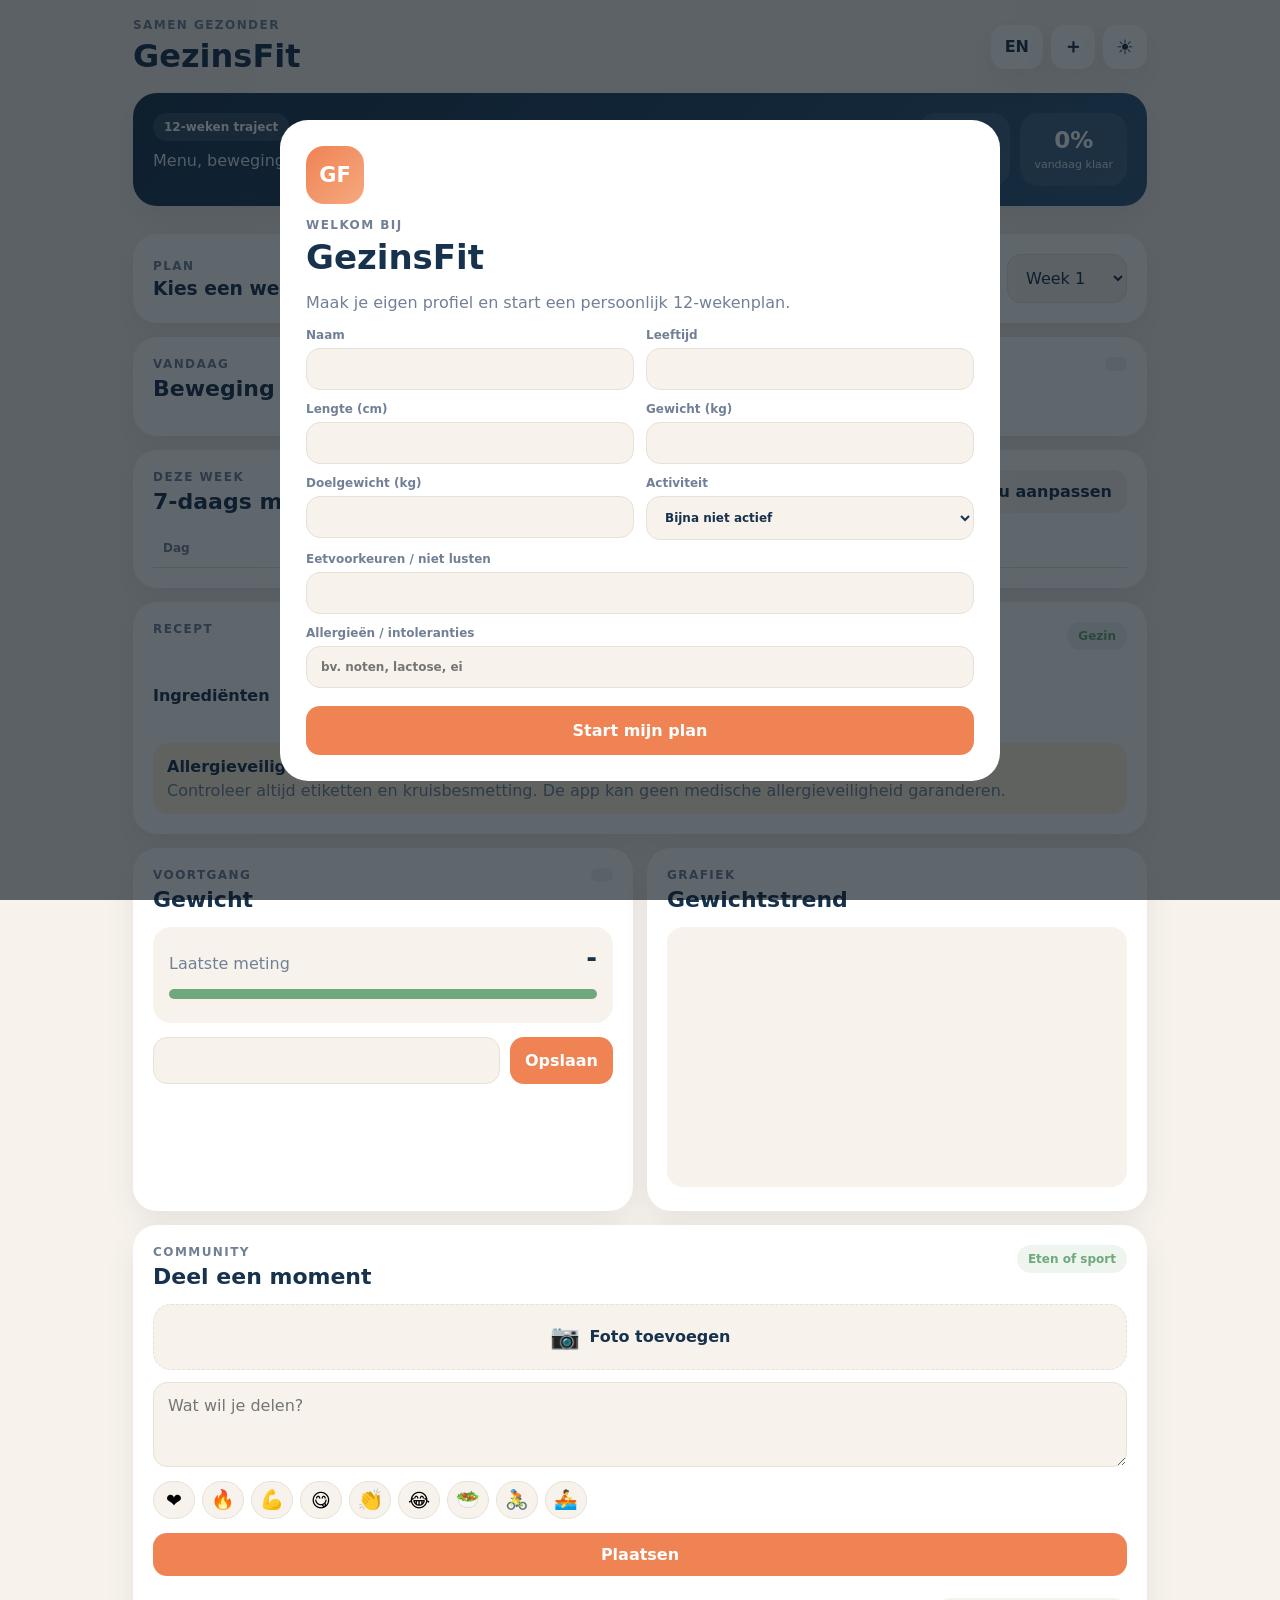
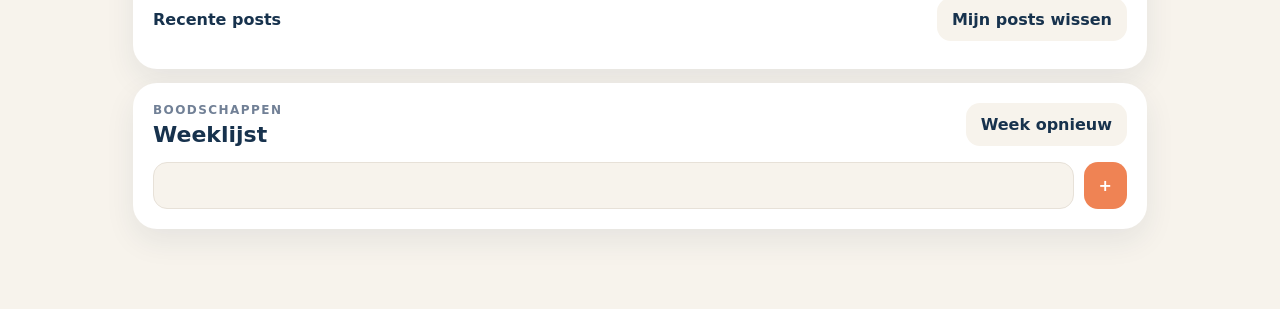
==== index.html @ 79f35ba6 "Add files via upload" ====
<!doctype html>
<html lang="nl">
<head>
<meta charset="utf-8">
<meta name="viewport" content="width=device-width,initial-scale=1,viewport-fit=cover">
<meta name="theme-color" content="#17324D">
<title>GezinsFit</title>
<link rel="manifest" href="./manifest.json">
<link rel="stylesheet" href="./styles.css">
</head>
<body>
<div id="onboarding" class="overlay hidden">
  <div class="onboarding-card">
    <div class="logo-bubble">GF</div>
    <p class="eyebrow" data-i18n="welcomeTo">Welkom bij</p>
    <h1>GezinsFit</h1>
    <p class="lead" data-i18n="onboardLead">Maak je eigen profiel en start een persoonlijk 12-wekenplan.</p>
    <div class="form-grid">
      <label><span data-i18n="name">Naam</span><input id="obName"></label>
      <label><span data-i18n="age">Leeftijd</span><input id="obAge" type="number" min="18" max="100"></label>
      <label><span data-i18n="height">Lengte (cm)</span><input id="obHeight" type="number" min="130" max="220"></label>
      <label><span data-i18n="weight">Gewicht (kg)</span><input id="obWeight" type="number" step="0.1"></label>
      <label><span data-i18n="goalWeight">Doelgewicht (kg)</span><input id="obGoal" type="number" step="0.1"></label>
      <label><span data-i18n="activity">Activiteit</span>
        <select id="obActivity">
          <option value="low" data-i18n="actLow">Bijna niet actief</option>
          <option value="light" data-i18n="actLight">Licht actief</option>
          <option value="moderate" data-i18n="actModerate">Matig actief</option>
        </select>
      </label>
      <label class="wide"><span data-i18n="prefs">Eetvoorkeuren / niet lusten</span><input id="obPrefs"></label>
      <label class="wide"><span data-i18n="allergies">Allergieën / intoleranties</span><input id="obAllergies" placeholder="bv. noten, lactose, ei"></label>
    </div>
    <button id="finishOnboarding" class="primary-btn big" data-i18n="startPlan">Start mijn plan</button>
  </div>
</div>

<div class="app-shell">
<header class="topbar">
  <div><p class="eyebrow" data-i18n="togetherHealthier">Samen gezonder</p><h1>GezinsFit</h1></div>
  <div class="top-actions">
    <button class="lang-btn" id="langBtn">EN</button>
    <button class="icon-btn" id="addProfileBtn">＋</button>
    <button class="icon-btn" id="themeBtn">☀️</button>
  </div>
</header>

<main>
<section class="hero card">
  <div><span class="pill" data-i18n="twelveWeek">12-weken traject</span><h2 id="heroTitle"></h2><p data-i18n="heroSub">Menu, beweging en voortgang op één plek.</p></div>
  <div class="hero-stats"><div><strong id="weekLabel">1</strong><span data-i18n="week">week</span></div><div><strong id="donePct">0%</strong><span data-i18n="todayDone">vandaag klaar</span></div></div>
</section>

<section class="profiles" id="profiles"></section>

<section class="week-picker card">
  <div><p class="eyebrow" data-i18n="plan">Plan</p><h3 data-i18n="chooseWeek">Kies een week</h3></div>
  <select id="weekSelect"></select>
</section>

<section class="grid">
  <article class="card" id="movementCard">
    <div class="section-head"><div><p class="eyebrow" data-i18n="today">Vandaag</p><h3 data-i18n="movement">Beweging</h3></div><span class="badge" data-i18n="buildSlowly">Rustig opbouwen</span></div>
    <div id="movementTasks"></div>
  </article>

  <article class="card" id="menuCard">
    <div class="section-head"><div><p class="eyebrow" data-i18n="today">Vandaag</p><h3 data-i18n="menu">Menu</h3></div><span class="badge" id="calorieBadge"></span></div>
    <div id="mealList"></div>
    <p class="note" id="dietNote"></p>
  </article>

  <article class="card full">
    <div class="section-head">
      <div><p class="eyebrow" data-i18n="thisWeek">Deze week</p><h3 data-i18n="sevenDayMenu">7-daags menu</h3></div>
      <button class="secondary-btn" id="editMenuBtn" data-i18n="editMenu">Menu aanpassen</button>
    </div>
    <div class="menu-table-wrap">
      <table class="menu-table">
        <thead><tr><th data-i18n="day">Dag</th><th data-i18n="breakfast">Ontbijt</th><th data-i18n="lunch">Lunch</th><th data-i18n="snack">Snack</th><th data-i18n="dinner">Avond</th></tr></thead>
        <tbody id="weekMenu"></tbody>
      </table>
    </div>
  </article>

  <article class="card full hidden" id="menuEditorCard">
    <div class="section-head">
      <div><p class="eyebrow" data-i18n="customize">Aanpassen</p><h3 data-i18n="editWeekMenu">Pas je weekmenu aan</h3></div>
      <button class="secondary-btn" id="resetMenuBtn" data-i18n="resetMenu">Herstel standaard</button>
    </div>
    <p class="note" data-i18n="menuEditNote">Klik in een veld om iets te vervangen. Je wijzigingen worden per profiel en week opgeslagen.</p>
    <div id="menuEditor"></div>
  </article>

  <article class="card full">
    <div class="section-head"><div><p class="eyebrow" data-i18n="recipe">Recept</p><h3 id="recipeTitle"></h3></div><span class="badge" data-i18n="family">Gezin</span></div>
    <div class="recipe-grid"><div><h4 data-i18n="ingredients">Ingrediënten</h4><ul id="recipeIngredients"></ul></div><div><h4 data-i18n="preparation">Bereiding</h4><ol id="recipeSteps"></ol></div></div>
    <div class="allergy-box"><strong data-i18n="allergySafety">Allergieveiligheid</strong><p data-i18n="allergySafetyNote">Controleer altijd etiketten en kruisbesmetting. De app kan geen medische allergieveiligheid garanderen.</p></div>
  </article>

  <article class="card">
    <div class="section-head"><div><p class="eyebrow" data-i18n="progress">Voortgang</p><h3 data-i18n="weightTitle">Gewicht</h3></div><span class="badge" id="goalBadge"></span></div>
    <div class="weight-box"><div class="weight-current"><span data-i18n="latestMeasurement">Laatste meting</span><strong id="currentWeight">-</strong></div><div class="progress-track"><div id="weightProgress"></div></div><div class="goal-row"><span id="startLabel"></span><span id="goalLabel"></span></div></div>
    <div class="input-row"><input id="weightInput" type="number" step="0.1"><button class="primary-btn" id="saveWeight" data-i18n="save">Opslaan</button></div>
  </article>

  <article class="card">
    <div class="section-head"><div><p class="eyebrow" data-i18n="chart">Grafiek</p><h3 data-i18n="weightTrend">Gewichtstrend</h3></div></div>
    <canvas id="weightChart" width="600" height="260"></canvas>
  </article>


  <article class="card full" id="communityCard">
    <div class="section-head">
      <div>
        <p class="eyebrow" data-i18n="community">Community</p>
        <h3 data-i18n="shareMoment">Deel een moment</h3>
      </div>
      <span class="badge" data-i18n="foodOrSport">Eten of sport</span>
    </div>

    <div class="post-composer">
      <label class="photo-upload">
        <input id="photoInput" type="file" accept="image/*" capture="environment">
        <span>📷</span>
        <strong data-i18n="addPhoto">Foto toevoegen</strong>
      </label>
      <div id="photoPreviewWrap" class="photo-preview-wrap hidden">
        <img id="photoPreview" alt="preview">
        <button id="removePreview" class="remove-photo" type="button">×</button>
      </div>
      <textarea id="postCaption" rows="3" data-i18n-placeholder="captionPlaceholder" placeholder="Wat wil je delen?"></textarea>

      <div class="emoji-bar composer-emoji" id="composerEmojiBar">
        <button type="button">❤️</button><button type="button">🔥</button><button type="button">💪</button>
        <button type="button">😋</button><button type="button">👏</button><button type="button">😂</button>
        <button type="button">🥗</button><button type="button">🚴</button><button type="button">🚣</button>
      </div>

      <button class="primary-btn" id="publishPost" data-i18n="publish">Plaatsen</button>
    </div>

    <div class="feed-head">
      <h4 data-i18n="recentPosts">Recente posts</h4>
      <button class="secondary-btn" id="clearPosts" data-i18n="clearMyPosts">Mijn posts wissen</button>
    </div>
    <div id="socialFeed" class="social-feed"></div>
  </article>

  <article class="card full">
    <div class="section-head"><div><p class="eyebrow" data-i18n="shopping">Boodschappen</p><h3 data-i18n="weekList">Weeklijst</h3></div><button class="secondary-btn" id="resetShopping" data-i18n="resetWeek">Week opnieuw</button></div>
    <div class="shopping-add"><input id="shoppingInput"><button class="primary-btn" id="addShopping">+</button></div>
    <div class="shopping-grid" id="shoppingList"></div>
  </article>
</section>
</main>
</div>
<script src="./app.js"></script>
</body>
</html>
---- styles.css ----
:root{--bg:#f7f3ec;--card:#fff;--text:#17324d;--muted:#718096;--line:#e7e1d8;--accent:#ef8354;--accent2:#6fa87a;--soft:#eef5ef;--warn:#fff4db;--shadow:0 12px 30px rgba(23,50,77,.08)}
*{box-sizing:border-box}body{margin:0;font-family:Inter,system-ui,-apple-system,"Segoe UI",sans-serif;background:var(--bg);color:var(--text)}
body.dark{--bg:#101820;--card:#17212b;--text:#f7fafc;--muted:#a9b3bd;--line:#2a3947;--soft:#20372a;--warn:#3b3420;--shadow:none}
button,input,select,textarea{font:inherit}button{cursor:pointer}.hidden{display:none!important}.app-shell{max-width:1050px;margin:auto;padding:18px 18px 80px}
.topbar{display:flex;justify-content:space-between;align-items:center;margin-bottom:18px}.topbar h1{margin:0;font-size:32px}.top-actions{display:flex;gap:8px}
.eyebrow{margin:0 0 5px;color:var(--muted);font-size:12px;font-weight:900;text-transform:uppercase;letter-spacing:.12em}
.icon-btn,.lang-btn{border:0;background:var(--card);height:44px;border-radius:14px;box-shadow:var(--shadow);color:var(--text);font-weight:900}.icon-btn{width:44px;font-size:20px}.lang-btn{padding:0 14px}
.card{background:var(--card);border-radius:24px;padding:20px;box-shadow:var(--shadow)}
.hero{display:flex;justify-content:space-between;gap:20px;background:linear-gradient(135deg,#17324d,#2f587d);color:#fff}.hero h2{margin:10px 0 8px;font-size:30px}.hero p{margin:0;color:#dce8f2}
.pill,.badge{display:inline-flex;border-radius:999px;padding:7px 11px;font-size:12px;font-weight:800}.pill{background:rgba(255,255,255,.12)}.badge{background:var(--soft);color:var(--accent2)}
.hero-stats{display:flex;gap:10px;align-items:flex-end}.hero-stats div{min-width:92px;padding:14px;background:rgba(255,255,255,.1);border-radius:18px;text-align:center}.hero-stats strong{display:block;font-size:23px}.hero-stats span{font-size:11px;color:#dce8f2}
.profiles{display:flex;gap:10px;overflow:auto;margin:14px 0}.profile{min-width:180px;border:1px solid var(--line);background:var(--card);color:var(--text);border-radius:18px;padding:12px;display:flex;gap:12px;align-items:center;text-align:left}.profile.active{outline:2px solid var(--accent)}
.avatar{width:42px;height:42px;border-radius:14px;background:var(--soft);display:grid;place-items:center;font-weight:900}.profile strong,.profile span{display:block}.profile span{font-size:12px;color:var(--muted)}
.week-picker{display:flex;justify-content:space-between;align-items:center;margin-bottom:14px}.week-picker h3{margin:0}.grid{display:grid;grid-template-columns:1fr 1fr;gap:14px}.full{grid-column:1/-1}
.section-head{display:flex;justify-content:space-between;gap:12px;align-items:flex-start;margin-bottom:15px}.section-head h3{margin:0;font-size:22px}
.task,.meal,.shop-item{display:flex;gap:12px;align-items:center;padding:12px 0;border-bottom:1px solid var(--line)}.task:last-child,.meal:last-child,.shop-item:last-child{border-bottom:0}
.task input,.shop-item input{width:20px;height:20px;accent-color:var(--accent2)}.meta{flex:1}.meta strong{display:block}.meta span{font-size:12px;color:var(--muted)}
.meal-icon{width:40px;height:40px;border-radius:12px;background:var(--soft);display:grid;place-items:center;font-size:20px}.note{font-size:12px;color:var(--muted)}
select,input,textarea{border:1px solid var(--line);background:var(--bg);color:var(--text);border-radius:14px;padding:13px 14px;outline:none}
.menu-table-wrap{overflow:auto}.menu-table{width:100%;border-collapse:collapse;min-width:820px}.menu-table th,.menu-table td{padding:12px 10px;text-align:left;border-bottom:1px solid var(--line)}.menu-table th{font-size:12px;color:var(--muted)}
.recipe-grid{display:grid;grid-template-columns:1fr 1fr;gap:22px}.recipe-grid li{margin:7px 0}.allergy-box{margin-top:16px;padding:14px;border-radius:16px;background:var(--warn)}.allergy-box p{margin:5px 0 0;color:var(--muted)}
.editor-day{border:1px solid var(--line);border-radius:18px;padding:14px;margin:10px 0}.editor-day h4{margin:0 0 10px}.editor-grid{display:grid;grid-template-columns:repeat(2,1fr);gap:10px}.editor-field label{display:block;font-size:11px;font-weight:900;color:var(--muted);margin-bottom:5px}.editor-field textarea{width:100%;min-height:70px;resize:vertical}
.weight-box{background:var(--bg);border-radius:18px;padding:16px}.weight-current{display:flex;justify-content:space-between;align-items:end}.weight-current strong{font-size:26px}.weight-current span{color:var(--muted)}
.progress-track{height:10px;background:var(--line);border-radius:999px;overflow:hidden;margin:16px 0 8px}.progress-track div{height:100%;background:var(--accent2)}.goal-row{display:flex;justify-content:space-between;font-size:12px;color:var(--muted)}
.input-row,.shopping-add{display:flex;gap:10px;margin-top:14px}.input-row input,.shopping-add input{flex:1;min-width:0}.primary-btn,.secondary-btn{border:0;border-radius:14px;padding:12px 15px;font-weight:900}.primary-btn{background:var(--accent);color:#fff}.secondary-btn{background:var(--bg);color:var(--text)}.big{width:100%;margin-top:18px;padding:15px}
canvas{width:100%;height:260px;background:var(--bg);border-radius:16px}.shopping-grid{display:grid;grid-template-columns:1fr 1fr;gap:0 20px}.shop-item label{flex:1}.shop-item.done label{text-decoration:line-through;color:var(--muted)}
.overlay{position:fixed;inset:0;background:rgba(10,20,30,.65);display:grid;place-items:center;padding:18px;z-index:20}.onboarding-card{width:min(720px,100%);max-height:94vh;overflow:auto;background:var(--card);border-radius:28px;padding:26px}.onboarding-card h1{font-size:34px;margin:0}.lead{color:var(--muted)}.logo-bubble{width:58px;height:58px;border-radius:18px;background:linear-gradient(135deg,var(--accent),#f5a97f);display:grid;place-items:center;color:#fff;font-weight:900;font-size:21px;margin-bottom:14px}.form-grid{display:grid;grid-template-columns:1fr 1fr;gap:12px}.form-grid label{font-size:12px;font-weight:800;color:var(--muted)}.form-grid input,.form-grid select{width:100%;margin-top:6px}.wide{grid-column:1/-1}
@media(max-width:760px){.grid{grid-template-columns:1fr}.full{grid-column:auto}.hero{flex-direction:column}.shopping-grid{grid-template-columns:1fr}.recipe-grid{grid-template-columns:1fr}.form-grid{grid-template-columns:1fr}.wide{grid-column:auto}.editor-grid{grid-template-columns:1fr}}
.post-composer{display:grid;gap:12px}
.photo-upload{border:1.5px dashed var(--line);background:var(--bg);border-radius:18px;padding:18px;display:flex;align-items:center;justify-content:center;gap:10px;cursor:pointer}
.photo-upload input{display:none}.photo-upload span{font-size:24px}
.photo-preview-wrap{position:relative;border-radius:20px;overflow:hidden;background:var(--bg)}
.photo-preview-wrap img{display:block;width:100%;max-height:420px;object-fit:cover}
.remove-photo{position:absolute;right:10px;top:10px;width:36px;height:36px;border:0;border-radius:50%;background:rgba(0,0,0,.65);color:white;font-size:24px}
.post-composer textarea,.comment-row input{width:100%;border:1px solid var(--line);background:var(--bg);color:var(--text);border-radius:14px;padding:13px 14px;outline:none;resize:vertical}
.emoji-bar{display:flex;gap:7px;overflow-x:auto;padding:2px 0}
.emoji-bar button{flex:0 0 auto;border:1px solid var(--line);background:var(--bg);border-radius:999px;min-width:42px;height:38px;font-size:19px}
.emoji-bar button:hover{transform:translateY(-1px)}
.feed-head{display:flex;justify-content:space-between;align-items:center;margin:22px 0 8px}.feed-head h4{margin:0}
.social-feed{display:grid;gap:14px}
.social-post{border:1px solid var(--line);border-radius:20px;overflow:hidden;background:var(--card)}
.post-top{display:flex;align-items:center;gap:10px;padding:14px}.post-avatar{width:40px;height:40px;border-radius:13px;background:var(--soft);display:grid;place-items:center;font-weight:900}.post-meta strong,.post-meta span{display:block}.post-meta span{font-size:11px;color:var(--muted)}
.post-image{width:100%;max-height:520px;object-fit:cover;display:block;background:var(--bg)}
.post-body{padding:14px}.post-caption{margin:0 0 10px;white-space:pre-wrap}
.reaction-summary{display:flex;flex-wrap:wrap;gap:7px;margin:8px 0}.reaction-chip{border:1px solid var(--line);background:var(--bg);border-radius:999px;padding:6px 10px;font-size:13px}
.post-actions{padding:0 14px 12px}.comment-list{display:grid;gap:8px;margin:10px 0}
.comment{background:var(--bg);border-radius:14px;padding:10px 12px;font-size:13px}.comment strong{margin-right:6px}
.comment-row{display:flex;gap:8px}.comment-row input{flex:1;min-width:0}.comment-row button{border:0;border-radius:12px;background:var(--accent);color:white;padding:0 14px;font-weight:900}
.empty-feed{padding:24px;text-align:center;color:var(--muted);background:var(--bg);border-radius:18px}
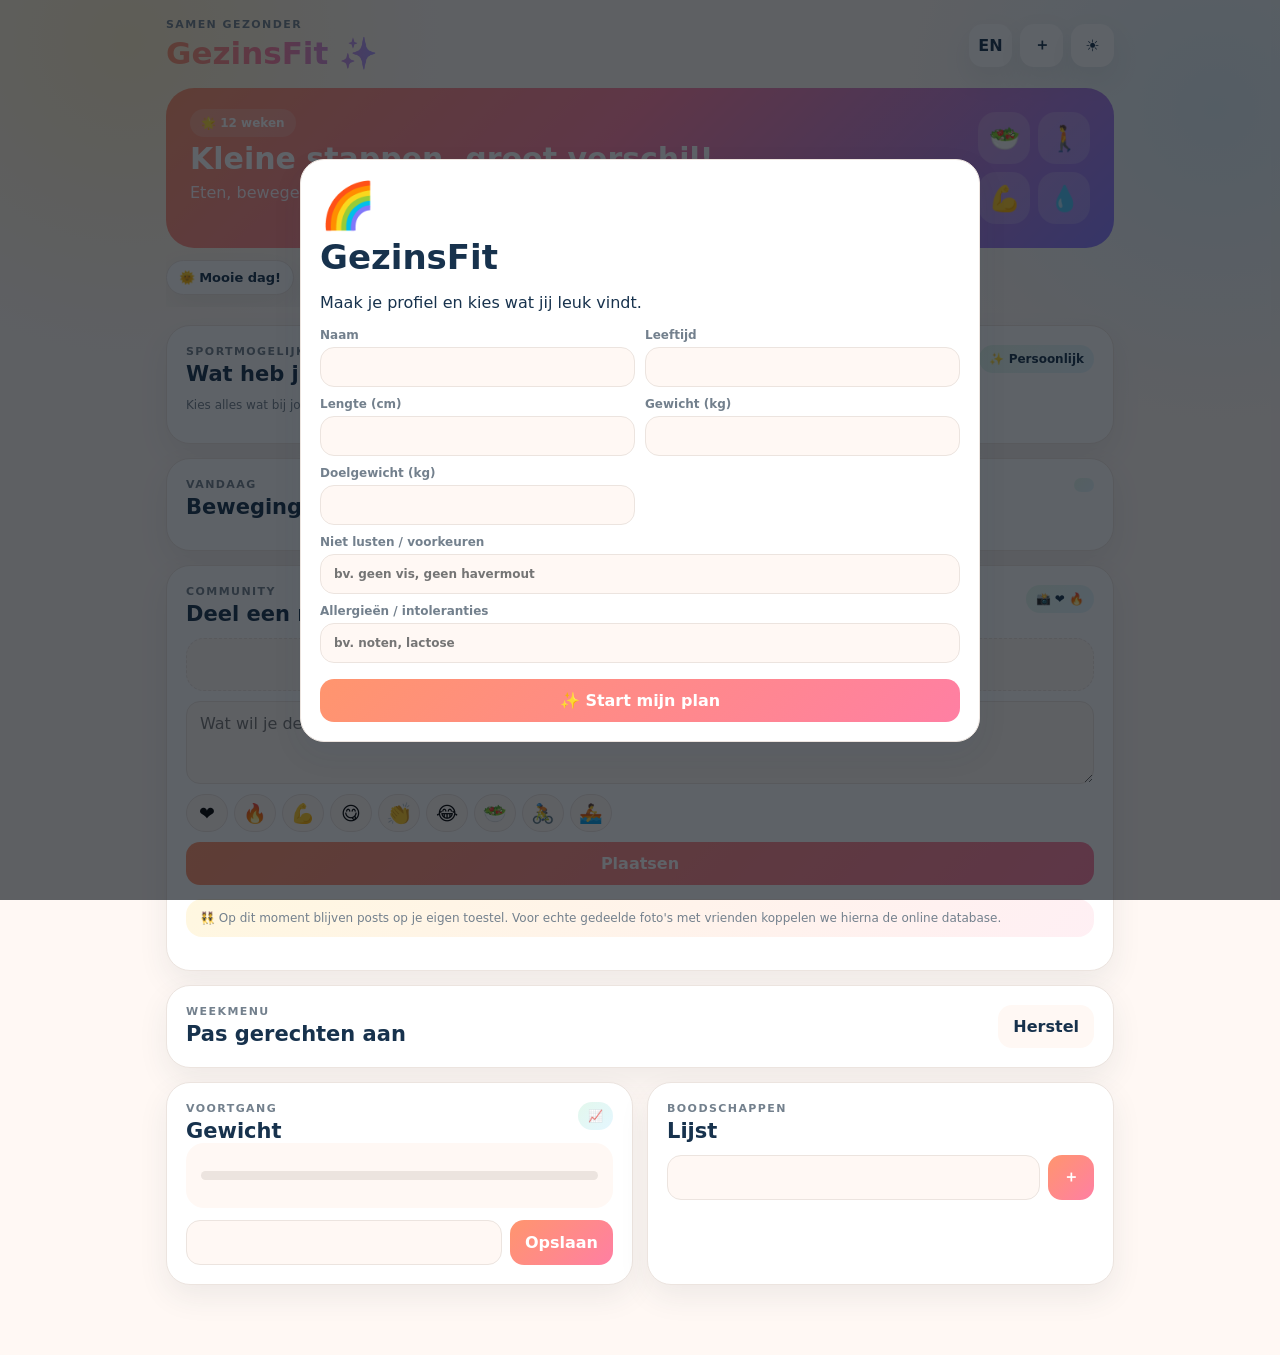
==== commit 6e001884: "Add files via upload" ====
--- a/index.html
+++ b/index.html
@@ -3,157 +3,105 @@
 <head>
 <meta charset="utf-8">
 <meta name="viewport" content="width=device-width,initial-scale=1,viewport-fit=cover">
-<meta name="theme-color" content="#17324D">
+<meta name="theme-color" content="#ff7fa3">
 <title>GezinsFit</title>
 <link rel="manifest" href="./manifest.json">
 <link rel="stylesheet" href="./styles.css">
 </head>
 <body>
 <div id="onboarding" class="overlay hidden">
-  <div class="onboarding-card">
-    <div class="logo-bubble">GF</div>
-    <p class="eyebrow" data-i18n="welcomeTo">Welkom bij</p>
+  <div class="onboard card">
+    <div class="logo">🌈</div>
     <h1>GezinsFit</h1>
-    <p class="lead" data-i18n="onboardLead">Maak je eigen profiel en start een persoonlijk 12-wekenplan.</p>
+    <p id="welcomeText">Maak je profiel en kies wat jij leuk vindt.</p>
     <div class="form-grid">
-      <label><span data-i18n="name">Naam</span><input id="obName"></label>
-      <label><span data-i18n="age">Leeftijd</span><input id="obAge" type="number" min="18" max="100"></label>
-      <label><span data-i18n="height">Lengte (cm)</span><input id="obHeight" type="number" min="130" max="220"></label>
-      <label><span data-i18n="weight">Gewicht (kg)</span><input id="obWeight" type="number" step="0.1"></label>
-      <label><span data-i18n="goalWeight">Doelgewicht (kg)</span><input id="obGoal" type="number" step="0.1"></label>
-      <label><span data-i18n="activity">Activiteit</span>
-        <select id="obActivity">
-          <option value="low" data-i18n="actLow">Bijna niet actief</option>
-          <option value="light" data-i18n="actLight">Licht actief</option>
-          <option value="moderate" data-i18n="actModerate">Matig actief</option>
-        </select>
-      </label>
-      <label class="wide"><span data-i18n="prefs">Eetvoorkeuren / niet lusten</span><input id="obPrefs"></label>
-      <label class="wide"><span data-i18n="allergies">Allergieën / intoleranties</span><input id="obAllergies" placeholder="bv. noten, lactose, ei"></label>
+      <label><span data-t="name">Naam</span><input id="name"></label>
+      <label><span data-t="age">Leeftijd</span><input id="age" type="number"></label>
+      <label><span data-t="height">Lengte (cm)</span><input id="height" type="number"></label>
+      <label><span data-t="weight">Gewicht (kg)</span><input id="weight" type="number" step="0.1"></label>
+      <label><span data-t="goal">Doelgewicht (kg)</span><input id="goal" type="number" step="0.1"></label>
+      <label class="wide"><span data-t="prefs">Niet lusten / voorkeuren</span><input id="prefs" placeholder="bv. geen vis, geen havermout"></label>
+      <label class="wide"><span data-t="allergies">Allergieën / intoleranties</span><input id="allergies" placeholder="bv. noten, lactose"></label>
     </div>
-    <button id="finishOnboarding" class="primary-btn big" data-i18n="startPlan">Start mijn plan</button>
+    <button id="createProfile" class="primary big">✨ <span data-t="start">Start mijn plan</span></button>
   </div>
 </div>
 
-<div class="app-shell">
-<header class="topbar">
-  <div><p class="eyebrow" data-i18n="togetherHealthier">Samen gezonder</p><h1>GezinsFit</h1></div>
-  <div class="top-actions">
-    <button class="lang-btn" id="langBtn">EN</button>
-    <button class="icon-btn" id="addProfileBtn">＋</button>
-    <button class="icon-btn" id="themeBtn">☀️</button>
-  </div>
+<div class="shell">
+<header>
+  <div><div class="eyebrow" data-t="healthTogether">Samen gezonder</div><h1>GezinsFit ✨</h1></div>
+  <div class="header-actions"><button id="langBtn">EN</button><button id="addProfile">＋</button><button id="themeBtn">☀️</button></div>
 </header>
 
-<main>
-<section class="hero card">
-  <div><span class="pill" data-i18n="twelveWeek">12-weken traject</span><h2 id="heroTitle"></h2><p data-i18n="heroSub">Menu, beweging en voortgang op één plek.</p></div>
-  <div class="hero-stats"><div><strong id="weekLabel">1</strong><span data-i18n="week">week</span></div><div><strong id="donePct">0%</strong><span data-i18n="todayDone">vandaag klaar</span></div></div>
+<section class="hero">
+  <div>
+    <span class="pill">🌟 12 <span data-t="weeks">weken</span></span>
+    <h2 id="heroTitle">Kleine stappen, groot verschil!</h2>
+    <p data-t="heroText">Eten, bewegen en elkaar motiveren.</p>
+  </div>
+  <div class="hero-bubbles"><span>🥗</span><span>🚶</span><span>💪</span><span>💧</span></div>
 </section>
 
-<section class="profiles" id="profiles"></section>
+<div class="mood-strip">
+  <span>🌞 <b data-t="goodDay">Mooie dag!</b></span>
+  <span>🥗 <span data-t="eatWell">Lekker eten</span></span>
+  <span>🚶 <span data-t="moveMore">Meer bewegen</span></span>
+  <span>❤️ <span data-t="together">Samen volhouden</span></span>
+</div>
 
-<section class="week-picker card">
-  <div><p class="eyebrow" data-i18n="plan">Plan</p><h3 data-i18n="chooseWeek">Kies een week</h3></div>
-  <select id="weekSelect"></select>
+<section id="profiles" class="profiles"></section>
+
+<section class="card">
+  <div class="section-head">
+    <div><div class="eyebrow" data-t="sportOptions">Sportmogelijkheden</div><h3 data-t="chooseActivities">Wat heb jij ter beschikking?</h3></div>
+    <span class="badge">✨ <span data-t="personal">Persoonlijk</span></span>
+  </div>
+  <p class="muted" data-t="equipmentNote">Kies alles wat bij jou past. Je schema past zich automatisch aan.</p>
+  <div id="equipmentGrid" class="equipment-grid"></div>
 </section>
 
 <section class="grid">
-  <article class="card" id="movementCard">
-    <div class="section-head"><div><p class="eyebrow" data-i18n="today">Vandaag</p><h3 data-i18n="movement">Beweging</h3></div><span class="badge" data-i18n="buildSlowly">Rustig opbouwen</span></div>
+  <article class="card">
+    <div class="section-head"><div><div class="eyebrow" data-t="today">Vandaag</div><h3 data-t="movement">Beweging</h3></div><span class="badge">💪</span></div>
     <div id="movementTasks"></div>
   </article>
 
-  <article class="card" id="menuCard">
-    <div class="section-head"><div><p class="eyebrow" data-i18n="today">Vandaag</p><h3 data-i18n="menu">Menu</h3></div><span class="badge" id="calorieBadge"></span></div>
+  <article class="card">
+    <div class="section-head"><div><div class="eyebrow" data-t="today">Vandaag</div><h3 data-t="menu">Menu</h3></div><span id="kcalBadge" class="badge"></span></div>
     <div id="mealList"></div>
-    <p class="note" id="dietNote"></p>
+    <p id="foodNote" class="muted"></p>
   </article>
 
   <article class="card full">
-    <div class="section-head">
-      <div><p class="eyebrow" data-i18n="thisWeek">Deze week</p><h3 data-i18n="sevenDayMenu">7-daags menu</h3></div>
-      <button class="secondary-btn" id="editMenuBtn" data-i18n="editMenu">Menu aanpassen</button>
+    <div class="section-head"><div><div class="eyebrow" data-t="community">Community</div><h3 data-t="shareMoment">Deel een moment</h3></div><span class="badge">📸 ❤️ 🔥</span></div>
+    <div class="composer">
+      <label class="photo-picker">📷 <b data-t="addPhoto">Foto toevoegen</b><input id="photoInput" type="file" accept="image/*"></label>
+      <img id="photoPreview" class="preview hidden">
+      <textarea id="caption" rows="3" data-ph="caption" placeholder="Wat wil je delen?"></textarea>
+      <div class="emoji-bar" id="composerEmojis"></div>
+      <button id="postBtn" class="primary" data-t="post">Plaatsen</button>
     </div>
-    <div class="menu-table-wrap">
-      <table class="menu-table">
-        <thead><tr><th data-i18n="day">Dag</th><th data-i18n="breakfast">Ontbijt</th><th data-i18n="lunch">Lunch</th><th data-i18n="snack">Snack</th><th data-i18n="dinner">Avond</th></tr></thead>
-        <tbody id="weekMenu"></tbody>
-      </table>
-    </div>
+    <div class="live-note">👯 <span data-t="liveNote">Op dit moment blijven posts op je eigen toestel. Voor echte gedeelde foto's met vrienden koppelen we hierna de online database.</span></div>
+    <div id="feed" class="feed"></div>
   </article>
 
-  <article class="card full hidden" id="menuEditorCard">
-    <div class="section-head">
-      <div><p class="eyebrow" data-i18n="customize">Aanpassen</p><h3 data-i18n="editWeekMenu">Pas je weekmenu aan</h3></div>
-      <button class="secondary-btn" id="resetMenuBtn" data-i18n="resetMenu">Herstel standaard</button>
-    </div>
-    <p class="note" data-i18n="menuEditNote">Klik in een veld om iets te vervangen. Je wijzigingen worden per profiel en week opgeslagen.</p>
+  <article class="card full">
+    <div class="section-head"><div><div class="eyebrow" data-t="weekMenu">Weekmenu</div><h3 data-t="editMeals">Pas gerechten aan</h3></div><button id="resetMenu" class="secondary" data-t="reset">Herstel</button></div>
     <div id="menuEditor"></div>
   </article>
 
-  <article class="card full">
-    <div class="section-head"><div><p class="eyebrow" data-i18n="recipe">Recept</p><h3 id="recipeTitle"></h3></div><span class="badge" data-i18n="family">Gezin</span></div>
-    <div class="recipe-grid"><div><h4 data-i18n="ingredients">Ingrediënten</h4><ul id="recipeIngredients"></ul></div><div><h4 data-i18n="preparation">Bereiding</h4><ol id="recipeSteps"></ol></div></div>
-    <div class="allergy-box"><strong data-i18n="allergySafety">Allergieveiligheid</strong><p data-i18n="allergySafetyNote">Controleer altijd etiketten en kruisbesmetting. De app kan geen medische allergieveiligheid garanderen.</p></div>
+  <article class="card">
+    <div class="section-head"><div><div class="eyebrow" data-t="progress">Voortgang</div><h3 data-t="weightTitle">Gewicht</h3></div><span class="badge">📈</span></div>
+    <div class="weight-box"><strong id="currentWeight"></strong><div class="bar"><div id="weightBar"></div></div><small id="weightGoal"></small></div>
+    <div class="inline"><input id="weightInput" type="number" step="0.1"><button id="saveWeight" class="primary" data-t="save">Opslaan</button></div>
   </article>
 
   <article class="card">
-    <div class="section-head"><div><p class="eyebrow" data-i18n="progress">Voortgang</p><h3 data-i18n="weightTitle">Gewicht</h3></div><span class="badge" id="goalBadge"></span></div>
-    <div class="weight-box"><div class="weight-current"><span data-i18n="latestMeasurement">Laatste meting</span><strong id="currentWeight">-</strong></div><div class="progress-track"><div id="weightProgress"></div></div><div class="goal-row"><span id="startLabel"></span><span id="goalLabel"></span></div></div>
-    <div class="input-row"><input id="weightInput" type="number" step="0.1"><button class="primary-btn" id="saveWeight" data-i18n="save">Opslaan</button></div>
-  </article>
-
-  <article class="card">
-    <div class="section-head"><div><p class="eyebrow" data-i18n="chart">Grafiek</p><h3 data-i18n="weightTrend">Gewichtstrend</h3></div></div>
-    <canvas id="weightChart" width="600" height="260"></canvas>
-  </article>
-
-
-  <article class="card full" id="communityCard">
-    <div class="section-head">
-      <div>
-        <p class="eyebrow" data-i18n="community">Community</p>
-        <h3 data-i18n="shareMoment">Deel een moment</h3>
-      </div>
-      <span class="badge" data-i18n="foodOrSport">Eten of sport</span>
-    </div>
-
-    <div class="post-composer">
-      <label class="photo-upload">
-        <input id="photoInput" type="file" accept="image/*" capture="environment">
-        <span>📷</span>
-        <strong data-i18n="addPhoto">Foto toevoegen</strong>
-      </label>
-      <div id="photoPreviewWrap" class="photo-preview-wrap hidden">
-        <img id="photoPreview" alt="preview">
-        <button id="removePreview" class="remove-photo" type="button">×</button>
-      </div>
-      <textarea id="postCaption" rows="3" data-i18n-placeholder="captionPlaceholder" placeholder="Wat wil je delen?"></textarea>
-
-      <div class="emoji-bar composer-emoji" id="composerEmojiBar">
-        <button type="button">❤️</button><button type="button">🔥</button><button type="button">💪</button>
-        <button type="button">😋</button><button type="button">👏</button><button type="button">😂</button>
-        <button type="button">🥗</button><button type="button">🚴</button><button type="button">🚣</button>
-      </div>
-
-      <button class="primary-btn" id="publishPost" data-i18n="publish">Plaatsen</button>
-    </div>
-
-    <div class="feed-head">
-      <h4 data-i18n="recentPosts">Recente posts</h4>
-      <button class="secondary-btn" id="clearPosts" data-i18n="clearMyPosts">Mijn posts wissen</button>
-    </div>
-    <div id="socialFeed" class="social-feed"></div>
-  </article>
-
-  <article class="card full">
-    <div class="section-head"><div><p class="eyebrow" data-i18n="shopping">Boodschappen</p><h3 data-i18n="weekList">Weeklijst</h3></div><button class="secondary-btn" id="resetShopping" data-i18n="resetWeek">Week opnieuw</button></div>
-    <div class="shopping-add"><input id="shoppingInput"><button class="primary-btn" id="addShopping">+</button></div>
-    <div class="shopping-grid" id="shoppingList"></div>
+    <div class="section-head"><div><div class="eyebrow" data-t="shopping">Boodschappen</div><h3 data-t="list">Lijst</h3></div></div>
+    <div class="inline"><input id="shopInput"><button id="addShop" class="primary">＋</button></div>
+    <div id="shopping"></div>
   </article>
 </section>
-</main>
 </div>
 <script src="./app.js"></script>
 </body>
--- a/styles.css
+++ b/styles.css
@@ -1,49 +1,19 @@
-:root{--bg:#f7f3ec;--card:#fff;--text:#17324d;--muted:#718096;--line:#e7e1d8;--accent:#ef8354;--accent2:#6fa87a;--soft:#eef5ef;--warn:#fff4db;--shadow:0 12px 30px rgba(23,50,77,.08)}
-*{box-sizing:border-box}body{margin:0;font-family:Inter,system-ui,-apple-system,"Segoe UI",sans-serif;background:var(--bg);color:var(--text)}
-body.dark{--bg:#101820;--card:#17212b;--text:#f7fafc;--muted:#a9b3bd;--line:#2a3947;--soft:#20372a;--warn:#3b3420;--shadow:none}
-button,input,select,textarea{font:inherit}button{cursor:pointer}.hidden{display:none!important}.app-shell{max-width:1050px;margin:auto;padding:18px 18px 80px}
-.topbar{display:flex;justify-content:space-between;align-items:center;margin-bottom:18px}.topbar h1{margin:0;font-size:32px}.top-actions{display:flex;gap:8px}
-.eyebrow{margin:0 0 5px;color:var(--muted);font-size:12px;font-weight:900;text-transform:uppercase;letter-spacing:.12em}
-.icon-btn,.lang-btn{border:0;background:var(--card);height:44px;border-radius:14px;box-shadow:var(--shadow);color:var(--text);font-weight:900}.icon-btn{width:44px;font-size:20px}.lang-btn{padding:0 14px}
-.card{background:var(--card);border-radius:24px;padding:20px;box-shadow:var(--shadow)}
-.hero{display:flex;justify-content:space-between;gap:20px;background:linear-gradient(135deg,#17324d,#2f587d);color:#fff}.hero h2{margin:10px 0 8px;font-size:30px}.hero p{margin:0;color:#dce8f2}
-.pill,.badge{display:inline-flex;border-radius:999px;padding:7px 11px;font-size:12px;font-weight:800}.pill{background:rgba(255,255,255,.12)}.badge{background:var(--soft);color:var(--accent2)}
-.hero-stats{display:flex;gap:10px;align-items:flex-end}.hero-stats div{min-width:92px;padding:14px;background:rgba(255,255,255,.1);border-radius:18px;text-align:center}.hero-stats strong{display:block;font-size:23px}.hero-stats span{font-size:11px;color:#dce8f2}
-.profiles{display:flex;gap:10px;overflow:auto;margin:14px 0}.profile{min-width:180px;border:1px solid var(--line);background:var(--card);color:var(--text);border-radius:18px;padding:12px;display:flex;gap:12px;align-items:center;text-align:left}.profile.active{outline:2px solid var(--accent)}
-.avatar{width:42px;height:42px;border-radius:14px;background:var(--soft);display:grid;place-items:center;font-weight:900}.profile strong,.profile span{display:block}.profile span{font-size:12px;color:var(--muted)}
-.week-picker{display:flex;justify-content:space-between;align-items:center;margin-bottom:14px}.week-picker h3{margin:0}.grid{display:grid;grid-template-columns:1fr 1fr;gap:14px}.full{grid-column:1/-1}
-.section-head{display:flex;justify-content:space-between;gap:12px;align-items:flex-start;margin-bottom:15px}.section-head h3{margin:0;font-size:22px}
-.task,.meal,.shop-item{display:flex;gap:12px;align-items:center;padding:12px 0;border-bottom:1px solid var(--line)}.task:last-child,.meal:last-child,.shop-item:last-child{border-bottom:0}
-.task input,.shop-item input{width:20px;height:20px;accent-color:var(--accent2)}.meta{flex:1}.meta strong{display:block}.meta span{font-size:12px;color:var(--muted)}
-.meal-icon{width:40px;height:40px;border-radius:12px;background:var(--soft);display:grid;place-items:center;font-size:20px}.note{font-size:12px;color:var(--muted)}
-select,input,textarea{border:1px solid var(--line);background:var(--bg);color:var(--text);border-radius:14px;padding:13px 14px;outline:none}
-.menu-table-wrap{overflow:auto}.menu-table{width:100%;border-collapse:collapse;min-width:820px}.menu-table th,.menu-table td{padding:12px 10px;text-align:left;border-bottom:1px solid var(--line)}.menu-table th{font-size:12px;color:var(--muted)}
-.recipe-grid{display:grid;grid-template-columns:1fr 1fr;gap:22px}.recipe-grid li{margin:7px 0}.allergy-box{margin-top:16px;padding:14px;border-radius:16px;background:var(--warn)}.allergy-box p{margin:5px 0 0;color:var(--muted)}
-.editor-day{border:1px solid var(--line);border-radius:18px;padding:14px;margin:10px 0}.editor-day h4{margin:0 0 10px}.editor-grid{display:grid;grid-template-columns:repeat(2,1fr);gap:10px}.editor-field label{display:block;font-size:11px;font-weight:900;color:var(--muted);margin-bottom:5px}.editor-field textarea{width:100%;min-height:70px;resize:vertical}
-.weight-box{background:var(--bg);border-radius:18px;padding:16px}.weight-current{display:flex;justify-content:space-between;align-items:end}.weight-current strong{font-size:26px}.weight-current span{color:var(--muted)}
-.progress-track{height:10px;background:var(--line);border-radius:999px;overflow:hidden;margin:16px 0 8px}.progress-track div{height:100%;background:var(--accent2)}.goal-row{display:flex;justify-content:space-between;font-size:12px;color:var(--muted)}
-.input-row,.shopping-add{display:flex;gap:10px;margin-top:14px}.input-row input,.shopping-add input{flex:1;min-width:0}.primary-btn,.secondary-btn{border:0;border-radius:14px;padding:12px 15px;font-weight:900}.primary-btn{background:var(--accent);color:#fff}.secondary-btn{background:var(--bg);color:var(--text)}.big{width:100%;margin-top:18px;padding:15px}
-canvas{width:100%;height:260px;background:var(--bg);border-radius:16px}.shopping-grid{display:grid;grid-template-columns:1fr 1fr;gap:0 20px}.shop-item label{flex:1}.shop-item.done label{text-decoration:line-through;color:var(--muted)}
-.overlay{position:fixed;inset:0;background:rgba(10,20,30,.65);display:grid;place-items:center;padding:18px;z-index:20}.onboarding-card{width:min(720px,100%);max-height:94vh;overflow:auto;background:var(--card);border-radius:28px;padding:26px}.onboarding-card h1{font-size:34px;margin:0}.lead{color:var(--muted)}.logo-bubble{width:58px;height:58px;border-radius:18px;background:linear-gradient(135deg,var(--accent),#f5a97f);display:grid;place-items:center;color:#fff;font-weight:900;font-size:21px;margin-bottom:14px}.form-grid{display:grid;grid-template-columns:1fr 1fr;gap:12px}.form-grid label{font-size:12px;font-weight:800;color:var(--muted)}.form-grid input,.form-grid select{width:100%;margin-top:6px}.wide{grid-column:1/-1}
-@media(max-width:760px){.grid{grid-template-columns:1fr}.full{grid-column:auto}.hero{flex-direction:column}.shopping-grid{grid-template-columns:1fr}.recipe-grid{grid-template-columns:1fr}.form-grid{grid-template-columns:1fr}.wide{grid-column:auto}.editor-grid{grid-template-columns:1fr}}
-.post-composer{display:grid;gap:12px}
-.photo-upload{border:1.5px dashed var(--line);background:var(--bg);border-radius:18px;padding:18px;display:flex;align-items:center;justify-content:center;gap:10px;cursor:pointer}
-.photo-upload input{display:none}.photo-upload span{font-size:24px}
-.photo-preview-wrap{position:relative;border-radius:20px;overflow:hidden;background:var(--bg)}
-.photo-preview-wrap img{display:block;width:100%;max-height:420px;object-fit:cover}
-.remove-photo{position:absolute;right:10px;top:10px;width:36px;height:36px;border:0;border-radius:50%;background:rgba(0,0,0,.65);color:white;font-size:24px}
-.post-composer textarea,.comment-row input{width:100%;border:1px solid var(--line);background:var(--bg);color:var(--text);border-radius:14px;padding:13px 14px;outline:none;resize:vertical}
-.emoji-bar{display:flex;gap:7px;overflow-x:auto;padding:2px 0}
-.emoji-bar button{flex:0 0 auto;border:1px solid var(--line);background:var(--bg);border-radius:999px;min-width:42px;height:38px;font-size:19px}
-.emoji-bar button:hover{transform:translateY(-1px)}
-.feed-head{display:flex;justify-content:space-between;align-items:center;margin:22px 0 8px}.feed-head h4{margin:0}
-.social-feed{display:grid;gap:14px}
-.social-post{border:1px solid var(--line);border-radius:20px;overflow:hidden;background:var(--card)}
-.post-top{display:flex;align-items:center;gap:10px;padding:14px}.post-avatar{width:40px;height:40px;border-radius:13px;background:var(--soft);display:grid;place-items:center;font-weight:900}.post-meta strong,.post-meta span{display:block}.post-meta span{font-size:11px;color:var(--muted)}
-.post-image{width:100%;max-height:520px;object-fit:cover;display:block;background:var(--bg)}
-.post-body{padding:14px}.post-caption{margin:0 0 10px;white-space:pre-wrap}
-.reaction-summary{display:flex;flex-wrap:wrap;gap:7px;margin:8px 0}.reaction-chip{border:1px solid var(--line);background:var(--bg);border-radius:999px;padding:6px 10px;font-size:13px}
-.post-actions{padding:0 14px 12px}.comment-list{display:grid;gap:8px;margin:10px 0}
-.comment{background:var(--bg);border-radius:14px;padding:10px 12px;font-size:13px}.comment strong{margin-right:6px}
-.comment-row{display:flex;gap:8px}.comment-row input{flex:1;min-width:0}.comment-row button{border:0;border-radius:12px;background:var(--accent);color:white;padding:0 14px;font-weight:900}
-.empty-feed{padding:24px;text-align:center;color:var(--muted);background:var(--bg);border-radius:18px}
+:root{--bg:#fff8f4;--card:#fff;--text:#17324d;--muted:#73808d;--line:#ece4df;--pink:#ff7fa3;--orange:#ff956e;--yellow:#ffd866;--blue:#79d4ff;--mint:#8fe2b5;--purple:#aa98ff;--shadow:0 12px 30px rgba(36,58,80,.08)}
+*{box-sizing:border-box}body{margin:0;font-family:Inter,system-ui,-apple-system,"Segoe UI",sans-serif;background:radial-gradient(circle at 10% 3%,rgba(255,216,102,.28),transparent 18%),radial-gradient(circle at 95% 8%,rgba(121,212,255,.22),transparent 18%),var(--bg);color:var(--text)}
+body.dark{--bg:#111820;--card:#18232d;--text:#f7fafc;--muted:#aab4bf;--line:#2a3947;--shadow:none}
+button,input,textarea{font:inherit}.hidden{display:none!important}.shell{max-width:980px;margin:auto;padding:18px 16px 70px}
+header{display:flex;justify-content:space-between;align-items:center;margin-bottom:16px}header h1{margin:0;font-size:31px;background:linear-gradient(90deg,var(--orange),var(--pink),var(--purple));-webkit-background-clip:text;background-clip:text;color:transparent}.eyebrow{font-size:11px;text-transform:uppercase;letter-spacing:.13em;font-weight:900;color:var(--muted);margin-bottom:4px}.header-actions{display:flex;gap:8px}.header-actions button{border:0;background:var(--card);color:var(--text);box-shadow:var(--shadow);border-radius:14px;height:43px;min-width:43px;font-weight:900}
+.hero{background:linear-gradient(135deg,#ff956e 0%,#ff7fa3 45%,#887cff 100%);border-radius:28px;padding:24px;color:white;display:flex;justify-content:space-between;gap:20px;overflow:hidden}.hero h2{font-size:30px;line-height:1.05;margin:12px 0 8px}.hero p{margin:0;color:#fff7fb}.pill{background:rgba(255,255,255,.18);padding:7px 11px;border-radius:999px;font-size:12px;font-weight:900}.hero-bubbles{display:grid;grid-template-columns:1fr 1fr;gap:8px;align-content:center}.hero-bubbles span{background:rgba(255,255,255,.18);width:52px;height:52px;border-radius:18px;display:grid;place-items:center;font-size:25px}
+.mood-strip{display:flex;gap:8px;overflow:auto;padding:12px 0}.mood-strip span{white-space:nowrap;background:var(--card);border:1px solid var(--line);border-radius:999px;padding:9px 12px;box-shadow:var(--shadow);font-size:13px}
+.profiles{display:flex;gap:10px;overflow:auto;margin:4px 0 14px}.profile{border:1px solid var(--line);background:var(--card);color:var(--text);border-radius:18px;padding:11px 13px;min-width:170px;display:flex;gap:10px;align-items:center;text-align:left}.profile.active{outline:3px solid rgba(255,127,163,.28)}.avatar{width:42px;height:42px;border-radius:14px;background:linear-gradient(135deg,rgba(255,216,102,.45),rgba(255,127,163,.25));display:grid;place-items:center;font-weight:900}
+.card{background:var(--card);border:1px solid var(--line);border-radius:24px;padding:19px;box-shadow:var(--shadow);margin-bottom:14px}.grid{display:grid;grid-template-columns:1fr 1fr;gap:14px}.grid .card{margin:0}.full{grid-column:1/-1}.section-head{display:flex;justify-content:space-between;gap:10px;align-items:flex-start}.section-head h3{margin:0;font-size:21px}.badge{background:linear-gradient(135deg,rgba(143,226,181,.25),rgba(121,212,255,.2));border-radius:999px;padding:7px 10px;font-size:12px;font-weight:900}.muted{color:var(--muted);font-size:12px}
+.equipment-grid{display:grid;grid-template-columns:repeat(4,1fr);gap:9px}.equip{border:1px solid var(--line);background:var(--bg);color:var(--text);border-radius:18px;padding:13px 8px;text-align:center}.equip b{display:block;font-size:12px}.equip .emoji{display:block;font-size:27px;margin-bottom:6px}.equip.selected{background:linear-gradient(145deg,rgba(143,226,181,.25),rgba(121,212,255,.2));outline:3px solid rgba(143,226,181,.2);transform:translateY(-2px)}
+.task,.meal,.shop{display:flex;align-items:center;gap:11px;padding:11px 0;border-bottom:1px solid var(--line)}.task:last-child,.meal:last-child,.shop:last-child{border-bottom:0}.task input,.shop input{width:20px;height:20px;accent-color:var(--pink)}.icon{width:40px;height:40px;border-radius:13px;background:linear-gradient(145deg,rgba(255,216,102,.25),rgba(255,127,163,.12));display:grid;place-items:center;font-size:20px}.meta{flex:1}.meta strong,.meta small{display:block}.meta small{color:var(--muted);margin-top:3px}
+.primary,.secondary{border:0;border-radius:14px;padding:12px 15px;font-weight:900}.primary{background:linear-gradient(135deg,var(--orange),var(--pink));color:white}.secondary{background:var(--bg);color:var(--text)}.big{width:100%;margin-top:16px}
+input,textarea{border:1px solid var(--line);background:var(--bg);color:var(--text);border-radius:14px;padding:12px 13px;outline:none}.inline{display:flex;gap:8px;margin-top:12px}.inline input{flex:1;min-width:0}
+.composer{display:grid;gap:10px;margin-top:12px}.photo-picker{border:1.5px dashed var(--line);border-radius:18px;background:var(--bg);padding:16px;text-align:center}.photo-picker input{display:none}.preview{width:100%;max-height:380px;object-fit:cover;border-radius:18px}.emoji-bar{display:flex;gap:6px;overflow:auto}.emoji-bar button{border:1px solid var(--line);background:var(--bg);border-radius:999px;min-width:42px;height:38px;font-size:19px}.live-note{margin:14px 0;background:linear-gradient(135deg,rgba(255,216,102,.2),rgba(255,127,163,.12));padding:12px 14px;border-radius:16px;color:var(--muted);font-size:12px}
+.feed{display:grid;gap:12px}.post-card{border:1px solid var(--line);border-radius:20px;overflow:hidden}.post-top{padding:12px;display:flex;gap:9px;align-items:center}.post-top b{display:block}.post-top small{color:var(--muted)}.post-card img{width:100%;max-height:460px;object-fit:cover}.post-body{padding:12px}.reactions{display:flex;gap:6px;flex-wrap:wrap}.reaction{border:1px solid var(--line);background:var(--bg);border-radius:999px;padding:6px 9px}.comment{background:var(--bg);border-radius:12px;padding:8px 10px;margin-top:7px;font-size:13px}
+.editor-day{border:1px solid var(--line);border-radius:18px;padding:12px;margin-top:10px}.editor-day h4{margin:0 0 8px}.editor-grid{display:grid;grid-template-columns:1fr 1fr;gap:8px}.editor-grid textarea{width:100%;min-height:62px}
+.weight-box{background:var(--bg);padding:15px;border-radius:18px}.weight-box strong{font-size:25px}.bar{height:9px;background:var(--line);border-radius:999px;overflow:hidden;margin:13px 0}.bar div{height:100%;background:linear-gradient(90deg,var(--mint),var(--blue));width:0}.shop label{flex:1}.shop.done label{text-decoration:line-through;color:var(--muted)}
+.overlay{position:fixed;inset:0;background:rgba(12,18,25,.66);display:grid;place-items:center;padding:16px;z-index:20}.onboard{width:min(680px,100%);max-height:94vh;overflow:auto;margin:0}.logo{font-size:45px}.onboard h1{font-size:34px;margin:5px 0}.form-grid{display:grid;grid-template-columns:1fr 1fr;gap:10px}.form-grid label{font-size:12px;font-weight:800;color:var(--muted)}.form-grid input{width:100%;margin-top:5px}.wide{grid-column:1/-1}
+@media(max-width:760px){.grid{grid-template-columns:1fr}.full{grid-column:auto}.equipment-grid{grid-template-columns:repeat(2,1fr)}.hero{flex-direction:column}.hero-bubbles{display:flex}.editor-grid,.form-grid{grid-template-columns:1fr}.wide{grid-column:auto}}
